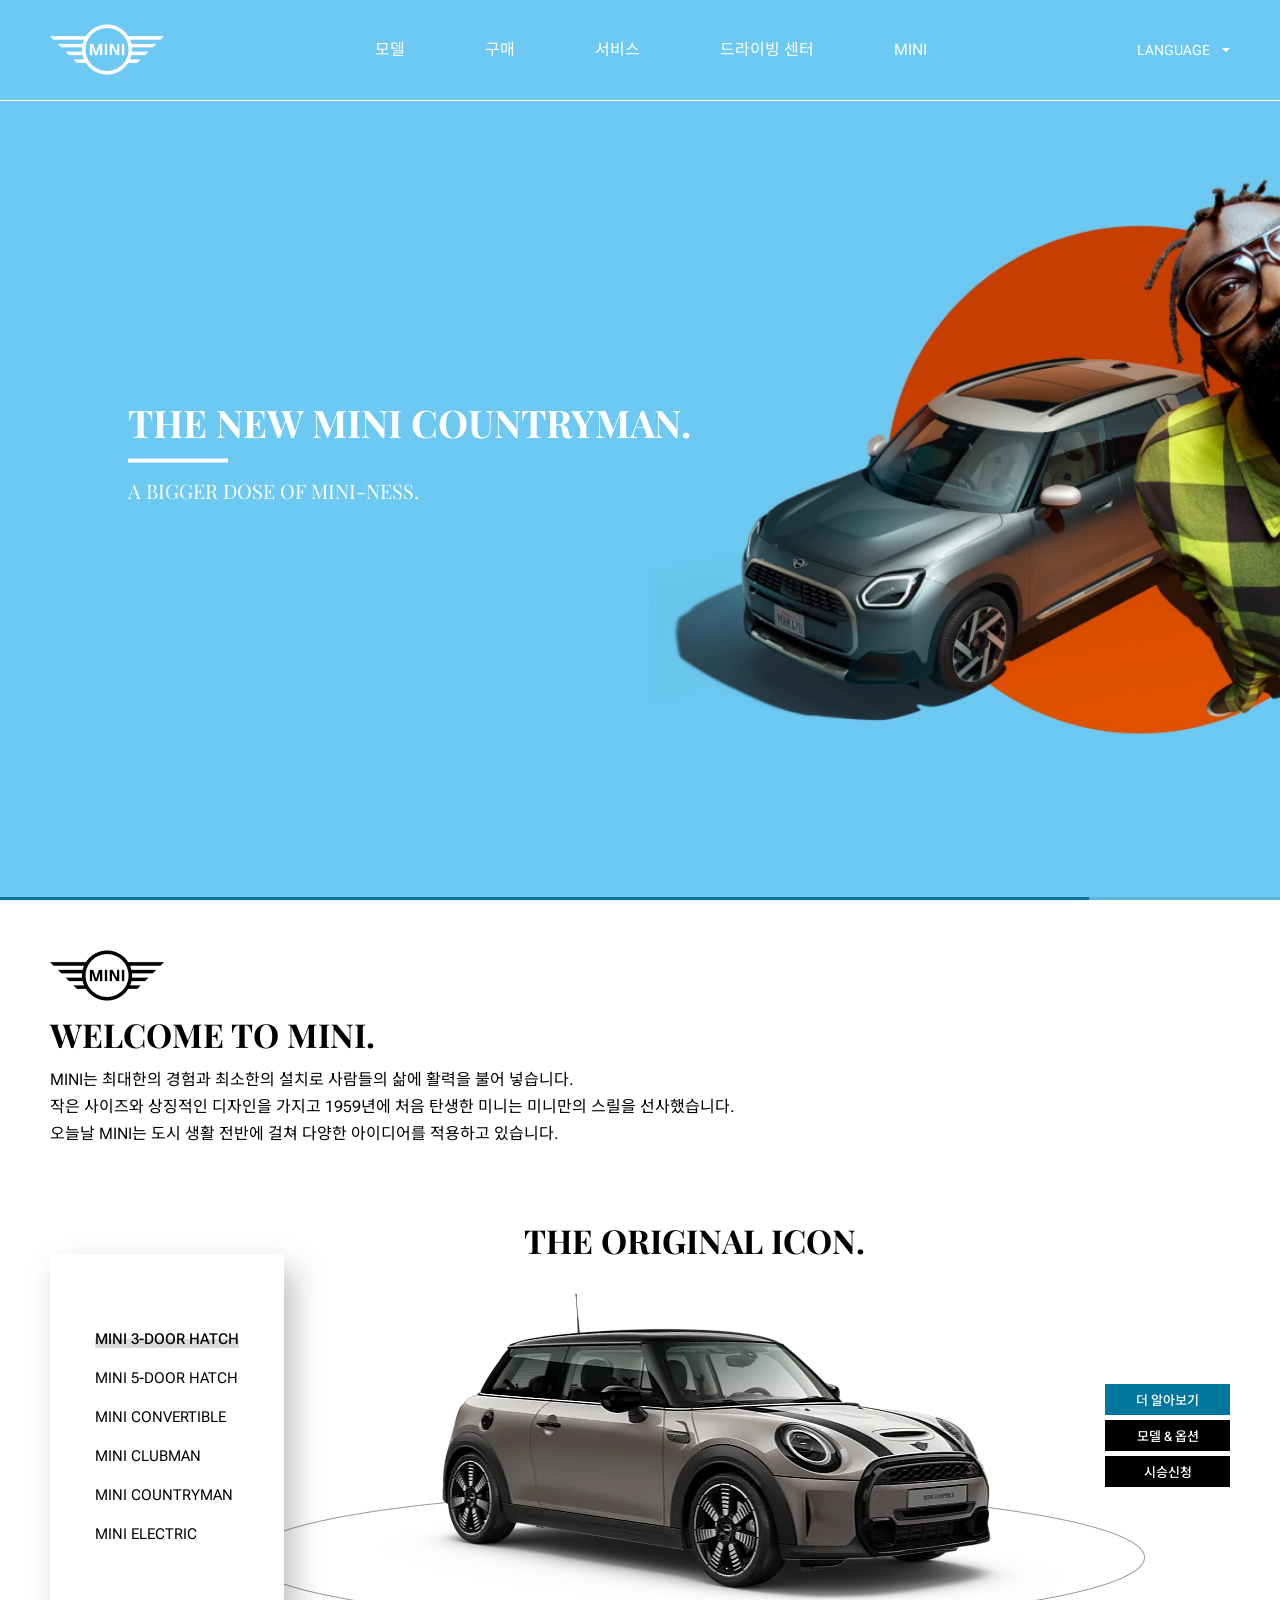
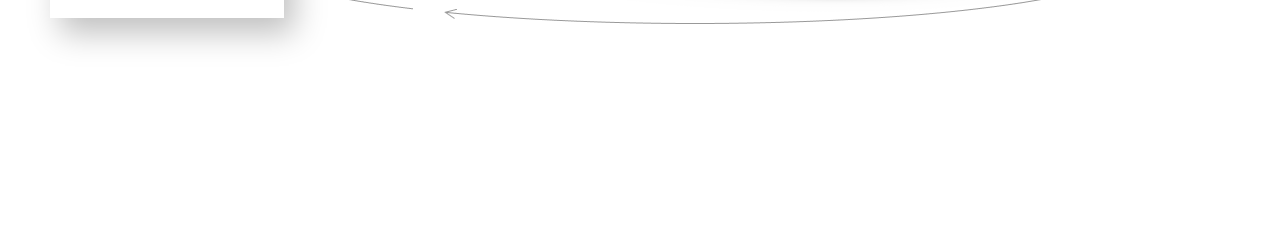
==== MINI.html @ 55b2a8bd "MINI/1" ====
<!DOCTYPE html>
<html lang="ko">
<head>
<meta charset="UTF-8">
<meta name="viewport" content="width=device-width, initial-scale=1.0">
<title>MINI</title>
<link rel="shortcut icon" href="images/etc/mini_ico.ico">
<link rel="preconnect" href="https://fonts.googleapis.com">
<link rel="preconnect" href="https://fonts.gstatic.com" crossorigin>
<link href="https://fonts.googleapis.com/css2?family=Noto+Sans+KR:wght@400;500;700&family=Playfair+Display:wght@400;500;600&family=Roboto+Flex:wght@400;500;700&display=swap" rel="stylesheet">
<link rel="stylesheet" href="https://cdn.jsdelivr.net/npm/swiper@11/swiper-bundle.min.css" />
<link rel="stylesheet" href="css/MINI.css">
<script src="https://cdn.jsdelivr.net/npm/swiper@11/swiper-bundle.min.js"></script>
<script src="https://code.jquery.com/jquery-1.12.4.min.js"></script>
<script src="JS/MINI.js"></script>
</head>
<body>
<div class="container">
        <div id="main">
            <div class="top" >
                <div class="top_inner">
                    <h1><a href="">로고</a></h1>
            <nav id="gnb">
                <ul>
                    <li><a href="">모델</a>
                        <div class="car_menu">
                            <div class="menu_inner">
                                <ul class="twoDepth">
                                    <li><a href=""><span>뉴 MINI 패밀리</span></a>
                                        <ul class="threeDepth">
                                            <li><a href="">New All-electric MINI Cooper</a></li>
                                            <li><a href="">New All-electric MINI Countryman</a></li>
                                            <li><a href="">New MINI Countryman</a></li>
                                        </ul>
                                    </li>
                                    <li><a href=""><span>전기차</span></a>
                                        <ul class="threeDepth">
                                            <li><a href="">MINI Electric</a></li>
                                        </ul>
                                    </li>
                                    <li><a href=""><span>내연기관차</span></a>
                                        <ul class="threeDepth">
                                            <li><a href="">MINI 3-Door Hatch</a></li>
                                            <li><a href="">MINI 5-Door Hatch</a></li>
                                            <li><a href="">MINI Convertible</a></li>
                                            <li><a href="">MINI Clubman</a></li>
                                            <li><a href="">MINI Countryman</a></li>
                                            <li><a href="">JOHN COOPER WORKS</a></li>
                                        </ul>
                                    </li>
                                </ul>
                                <div class="model_image">
                                    <img src="images/etc/gnb_new_1.png" alt=""></div>
                            </div>
                        </div>
                    </li>
                    <li><a href="">구매</a>
                        <div class="menu">
                            <div class="menu_inner">
                                <ul class="twoDepth">
                                    <li><a href="">Welcome to MINI</a>
                                        <ul class="threeDepth">
                                            <li><a href="">MINI 전시장</a></li>
                                            <li><a href="">MINI SHOP ONLINE </a></li>
                                            <li><a href="">시승 신청</a></li>
                                            <li><a href="">드라이빙 센터</a></li>
                                        </ul>
                                    </li>
                                    <li><a href="">MINI 프로모션</a>
                                        <ul class="threeDepth">
                                            <li><a href="">이 달의 프로모션</a></li>
                                        </ul>
                                    </li>
                                    <li><a href="">MINI 금융 & 보험</a>
                                        <ul class="threeDepth">
                                            <li><a href="">금융 프로그램</a></li>
                                            <li><a href="">보험 서비스</a></li>
                                        </ul>
                                    </li>
                                    <li><a href="">MINI USED CAR NEXT</a>
                                        <ul class="threeDepth">
                                            <li><a href="">공식 인증 중고차</a></li>
                                            <li><a href="">내 차 판매 문의</a></li>
                                            <li><a href="">희망 차량 등록 알림</a></li>
                                            <li><a href="">트레이드 인 & 재구매 프로그램</a></li>
                                        </ul>
                                    </li>
                                    <li><a href="">MINI 스페셜 세일즈</a>
                                        <ul class="threeDepth">
                                            <li><a href="">CORPORATE SALES</a></li>
                                            <li><a href="">DIPLOMAT SALES</a></li>
                                            <li><a href="">MILITARY SALES</a></li>
                                        </ul>
                                    </li>
                                </ul>
                            </div>
                        </div>
                    </li>
                    <li><a href="">서비스</a>
                        <div class="menu">
                            <div class="menu_inner">
                                <ul class="twoDepth">
                                    <li><a href="">MINI 서비스</a>
                                        <ul class="threeDepth">
                                            <li><a href="">보증서 / MSI 조회</a></li>
                                            <li><a href="">모빌리티 서비스</a></li>
                                            <li><a href="">MINI 서비스 캠페인</a></li>
                                            <li><a href="">고장 및 사고 관리</a></li>
                                        </ul>
                                    </li>
                                    <li><a href="">MINI 오리지널 부품 & 액세서리</a>
                                        <ul class="threeDepth">
                                            <li><a href="">오리지널 부품 정보</a></li>
                                            <li><a href="">부품 정보 조회</a></li>
                                            <li><a href="">오리지널 액세서리</a></li>
                                            <li><a href="">휠 & 타이어</a></li>
                                            <li><a href="">라이프 스타일</a></li>
                                        </ul>
                                    </li>
                                    <li><a href="">MINI 커넥티드</a>
                                        <ul class="threeDepth">
                                            <li><a href="">커넥티드 소개</a></li>
                                            <li><a href="">앱</a></li>
                                            <li><a href="">텔레서비스</a></li>
                                            <li><a href="">맵 업데이트</a></li>
                                            <li><a href="">디지털 서비스 샵</a></li>
                                        </ul>
                                    </li>
                                    <li><a href="">MINI 서비스 센터</a>
                                        <ul class="threeDepth">
                                            <li><a href="">MINI 서비스 센터 바로가기</a></li>
                                        </ul>
                                    </li>
                                </ul>
                            </div>
                        </div>
                    </li>
                    <li><a href="">드라이빙 센터</a></li>
                    <li><a href="">MINI</a>
                        <div class="menu">
                            <div class="menu_inner">
                                <ul class="twoDepth">
                                    <li><a href="">MINI 소식 & 이벤트</a>
                                        <ul class="threeDepth">
                                            <li><a href="">MINI 뉴스레터</a></li>
                                            <li><a href="">2024 MINI 모바일 캘린더</a></li>
                                            <li><a href="">2023/2024 MINI JCW CHALLENGE</a></li>
                                        </ul>
                                    </li>
                                    <li><a href="">혁신 & 디자인</a>
                                        <ul class="threeDepth">
                                            <li><a href="">MINI CONCEPT ACEMAN</a></li>
                                        </ul>
                                    </li>
                                    <li><a href="">컨택 포인트</a>
                                        <ul class="threeDepth">
                                            <li><a href="">MINI 커뮤니케이션 센터</a></li>
                                        </ul>
                                    </li>
                                </ul>
                            </div>
                        </div>
                    </li>
                </ul>
            </nav>
            <nav id="mobile">
                <ul>
                    <li><a href="">모델</a>
                        <ul class="twoDepth">
                            <li><a href="">뉴 MINI 패밀리</a>
                                <ul class="threeDepth">
                                    <li><a href="">New All-electric MINI Cooper</a></li>
                                    <li><a href="">New All-electric MINI Countryman</a></li>
                                    <li><a href="">New MINI Countryman</a></li>
                                </ul>
                            </li>
                            <li><a href="">전기차</a>
                                <ul class="threeDepth">
                                    <li><a href="">MINI Electric</a></li>
                                </ul>
                            </li>
                            <li><a href="">내연기관차</a>
                                <ul class="threeDepth">
                                    <li><a href="">MINI 3-Door Hatch</a></li>
                                    <li><a href="">MINI 5-Door Hatch</a></li>
                                    <li><a href="">MINI Convertible</a></li>
                                    <li><a href="">MINI Clubman</a></li>
                                    <li><a href="">MINI Countryman</a></li>
                                    <li><a href="">JOHN COOPER WORKS</a></li>
                                </ul>
                            </li>
                        </ul>
                    </li>
                    <li><a href="">구매</a>
                        <ul class="twoDepth">
                            <li><a href="">Welcome to MINI</a>
                                <ul class="threeDepth">
                                    <li><a href="">MINI 전시장</a></li>
                                    <li><a href="">MINI SHOP ONLINE </a></li>
                                    <li><a href="">시승 신청</a></li>
                                    <li><a href="">드라이빙 센터</a></li>
                                </ul>
                            </li>
                            <li><a href="">MINI 프로모션</a>
                                <ul class="threeDepth">
                                    <li><a href="">이 달의 프로모션</a></li>
                                </ul>
                            </li>
                            <li><a href="">MINI 금융 & 보험</a>
                                <ul class="threeDepth">
                                    <li><a href="">금융 프로그램</a></li>
                                    <li><a href="">보험 서비스</a></li>
                                </ul>
                            </li>
                            <li><a href="">MINI USED CAR NEXT</a>
                                <ul class="threeDepth">
                                    <li><a href="">공식 인증 중고차</a></li>
                                    <li><a href="">내 차 판매 문의</a></li>
                                    <li><a href="">희망 차량 등록 알림</a></li>
                                    <li><a href="">트레이드 인 & 재구매 프로그램</a></li>
                                </ul>
                            </li>
                            <li><a href="">MINI 스페셜 세일즈</a>
                                <ul class="threeDepth">
                                    <li><a href="">CORPORATE SALES</a></li>
                                    <li><a href="">DIPLOMAT SALES</a></li>
                                    <li><a href="">MILITARY SALES</a></li>
                                </ul>
                            </li>
                        </ul>
                    </li>
                    <li><a href="">서비스</a>
                        <ul class="twoDepth">
                            <li><a href="">MINI 서비스</a>
                                <ul class="threeDepth">
                                    <li><a href="">보증서 / MSI 조회</a></li>
                                    <li><a href="">모빌리티 서비스</a></li>
                                    <li><a href="">MINI 서비스 캠페인</a></li>
                                    <li><a href="">고장 및 사고 관리</a></li>
                                </ul>
                            </li>
                            <li><a href="">MINI 오리지널 부품 & 액세서리</a>
                                <ul class="threeDepth">
                                    <li><a href="">오리지널 부품 정보</a></li>
                                    <li><a href="">부품 정보 조회</a></li>
                                    <li><a href="">오리지널 액세서리</a></li>
                                    <li><a href="">휠 & 타이어</a></li>
                                    <li><a href="">라이프 스타일</a></li>
                                </ul>
                            </li>
                            <li><a href="">MINI 커넥티드</a>
                                <ul class="threeDepth">
                                    <li><a href="">커넥티드 소개</a></li>
                                    <li><a href="">앱</a></li>
                                    <li><a href="">텔레서비스</a></li>
                                    <li><a href="">맵 업데이트</a></li>
                                    <li><a href="">디지털 서비스 샵</a></li>
                                </ul>
                            </li>
                            <li><a href="">MINI 서비스 센터</a>
                                <ul class="threeDepth">
                                    <li><a href="">MINI 서비스 센터 바로가기</a></li>
                                </ul>
                            </li>
                        </ul>
                    </li>
                    <li><a href="">드라이빙 센터</a></li>
                    <li><a href="">MINI</a>
                        <ul class="twoDepth">
                            <li><a href="">MINI 소식 & 이벤트</a>
                                <ul class="threeDepth">
                                    <li><a href="">MINI 뉴스레터</a></li>
                                    <li><a href="">2024 MINI 모바일 캘린더</a></li>
                                    <li><a href="">2023/2024 MINI JCW CHALLENGE</a></li>
                                </ul>
                            </li>
                            <li><a href="">혁신 & 디자인</a>
                                <ul class="threeDepth">
                                    <li><a href="">MINI CONCEPT ACEMAN</a></li>
                                </ul>
                            </li>
                            <li><a href="">컨택 포인트</a>
                                <ul class="threeDepth">
                                    <li><a href="">MINI 커뮤니케이션 센터</a></li>
                                </ul>
                            </li>
                        </ul>
                    </li>
                </ul>
            </nav>
            <div class="lang">
                <a href="">LANGUAGE</a>
                <ul>
                    <li><a href="">KOR</a></li>
                    <li><a href="">ENG</a></li>
                    <li><a href="">JPN</a></li>
                </ul>
            </div>
            <a href="" id="tab">tab</a>
                </div>
            </div>
        <div id="main_slider">
            <div class="main_swiper mainSwiper">
                <div class="swiper-wrapper">
                    <div class="swiper-slide">
                        <div class="desktop">
                            <img class="over" src="images/etc/slider1_hover.png" alt="">
                            <img class="default" src="images/etc/slider1.png" alt="slider1">                        
                        </div>
                        <div class="mobile">
                            <img class="over" src="images/etc/slider1_m_hover.png" alt="">
                            <img class="default" src="images/etc/slider1_m.png" alt="slider1"> 
                        </div>
                        <div class="desc">
                            <h4>THE NEW MINI COUNTRYMAN.</h4>
                            <span></span>
                            <p class="subtitle">A BIGGER DOSE OF MINI-NESS.</p>
                        </div>
                    </div>
                    <div class="swiper-slide">
                        <div class="desktop">
                            <img class="over" src="images/etc/slider2_hover.png" alt="slider2">
                            <img class="default" src="images/etc/slider2.png" alt="">        
                        </div>
                        <div class="mobile">
                            <img class="over" src="images/etc/slider2_m_hover.png" alt="">
                            <img class="default" src="images/etc/slider2_m.png" alt="slider1"> 
                        </div>
                        <div class="desc">
                            <h4>THE NEW ALL-ELECTRIC MINI<br>COUNTRYMAN.</h4>
                            <span></span>
                            <p class="subtitle">LOOK WHO’S GONE ELECTRIC.</p>
                        </div>
                    </div>
                    <div class="swiper-slide">
                        <div class="desktop">
                            <img class="over" src="images/etc/slider3_hover.png" alt="slider3">
                            <img class="default" src="images/etc/slider3.png" alt="">
                        </div>
                        <div class="mobile">
                            <img class="over" src="images/etc/slider3_m_hover.png" alt="">
                            <img class="default" src="images/etc/slider3_m.png" alt="slider1"> 
                        </div>
                        <div class="desc">
                            <h4>THE NEW ALL-ELECTRIC MINI<br>COOPER.</h4>
                            <span></span>
                            <p class="subtitle">100% CONCENTRATED COOPER.</p>
                        </div>
                    </div>
                </div>
                <div class="autoplay-progress">
                    <svg viewBox="0 0 100 10">
                        <line x1="0" y1="0" x2="100" y2="0">
                    </svg>
                <span></span>
                </div>
            </div>
        </div>
    </div>
    <div id="sub">
        <div class="heading">
            <h3><img src="images/etc/sub_logo.png" alt="MINI"></h3>
            <h4>WELCOME TO MINI.</h4>
            <div class="desc">
                <span>MINI는 최대한의 경험과 최소한의 설치로 사람들의 삶에 활력을 불어 넣습니다.</span>
                <span>작은 사이즈와 상징적인 디자인을 가지고 1959년에 처음 탄생한 미니는 미니만의 스릴을 선사했습니다. </span>
                <span>오늘날 MINI는 도시 생활 전반에 걸쳐 다양한 아이디어를 적용하고 있습니다.</span>        
            </div>

        </div>
        <div id="car_configurator">
            <nav class="car">
                <ul>
                    <li class="on three_door" ><a href=""><span class="three_door">MINI 3-DOOR HATCH</span> </a></li>
                    <li class="five_door"><a href=""><span class="five_door">MINI 5-DOOR HATCH</span> </a></li>
                    <li class="conver"><a href=""><span class="conver">MINI CONVERTIBLE</span> </a></li>
                    <li class="club"><a href=""><span class="club">MINI CLUBMAN</span> </a></li>
                    <li class="country"><a href=""> <span class="country">MINI COUNTRYMAN</span> </a></li>
                    <li class="elec"><a href=""> <span class="elec">MINI ELECTRIC</span> </a></li>
                </ul>
            </nav>
            <div class="car_detail">
                <ul>
                    <li class="active">
                        <h4>THE ORIGINAL ICON.</h4>
                        <img src="images/3_door/car_0.png" alt="" draggable="false">
                        <div class="information">
                            <p class="seater">4인승</p>
                            <p class="luggage">211 – 731 L 트렁크 공간</p>
                            <p class="power">최고 출력: 100 KW (136 PS) – 141KW (192 PS)</p>
                        </div>
                    </li>
                    <li>
                        <h4>THE ORIGINAL ICON, BUT MORE DOORS.</h4>
                        <img src="images/5-door/car_0.png" alt="" draggable="false">
                        <div class="information">
                            <p class="seater">4인승</p>
                            <p class="luggage">211 – 731 L 트렁크 공간</p>
                            <p class="power">최고 출력: 100 KW (136 PS) – 141KW (192 PS)</p>
                        </div>
                    </li>
                    <li>
                        <h4>PURE UNFILTERED EXCITEMENT.</h4>
                        <img src="images/convertible/car_0.png" alt="" draggable="false">
                        <div class="information">
                            <p class="seater">4인승</p>
                            <p class="luggage">160 – 215 L 트렁크 공간</p>
                            <p class="power">최고 출력: 100 KW (136 PS) – 141 KW (192 PS)</p>
                        </div>
                        
                    </li>
                    <li>
                        <h4><p>THE MOST REFINED, </p>SOPHISTICATED MINI EVER MADE.</h4>
                        <img src="images/clubman/car_0.png" alt="" draggable="false">
                        <div class="information">
                            <p class="seater">5인승</p>
                            <p class="luggage">360 – 1250 L 트렁크 공간</p>
                            <p class="power">최고 출력: 100 KW (136 PS) – 141KW (192 PS)</p>
                        </div>
                    </li>
                    <li>
                        <h4>GET READY TO START EXPLORING.</h4>
                        <img src="images/countryman/car_0.png" alt="" draggable="false">
                        <div class="information">
                            <p class="seater">5인승</p>
                            <p class="luggage">450 – 1390 L 트렁크 공간</p>
                            <p class="power">최고 출력: 100 KW (136 PS) – 141KW (192 PS)</p>
                        </div>
                        
                    </li>
                    <li>
                        <h4>THE FIRST ALL-ELECTRIC MINI.</h4>
                        <img class="elec" src="images/electric/car_0.png" alt="" draggable="false">
                        <div class="information">
                            <p class="seater">4인승</p>
                            <p class="luggage">211 – 731 L 트렁크 공간</p>
                            <p class="power">최고 출력: 135 kW (184 PS)</p>
                            <p class="acceration">0-100 km/h: 7.3초</p>    
                        </div>
                    </li>
                </ul>
            </div>
            <div class="button">
                <ul>
                    <li><a href="" class="more">더 알아보기</a></li>
                    <li><a href="" class="select">모델 & 옵션</a></li>
                    <li><a href="" class="test">시승신청</a></li>
                </ul>
            </div>
        </div>
    </div>
</div>



</body>
</html>
---- css/MINI.css ----
@charset "utf-8";
body, h1, h2, h3, h4, h5, h6, p, ul, ol, table, dl, dd {
	margin: 0;
	padding: 0;
}
h1 {
	font-size: 16px;
}
a {
	text-decoration: none;
	color: #000;
}
ul, ol, li {
	list-style: none;
}
img {
	max-width: 100%;
	vertical-align: top;
	border: none;
}
body {
    font-family: "Roboto Flex", "Playfair Display", "Noto Sans KR", sans-serif ;
}
body.fixed {
	overflow-y: hidden;
}
#main {
	height: 100vh;
	position: relative;
	overflow-x: hidden;
	font-size: 1em;
}
#main .top {
	position: absolute;
	left: 0;
	top: 0;
	width: 100%;
	border-bottom: 1px solid #fff;
	z-index: 1000;
	position: relative;
	transition: 0.2s;
}
#main .top.active {
	background-color: #fff;
}
#main .top .top_inner {
	max-width: 1180px;
	height: 100px;
	margin: 0 auto;
	display: flex;
	justify-content: space-between;
	align-items: center;
}
#main .top .top_inner h1 a {
	display: block;
	width: 115px;
	height: 52px;
	text-indent: -999px;
	overflow: hidden;
	background: url(../images/etc/main_logo.png);
}
#main .top.active .top_inner h1 a {
	background: url(../images/etc/sub_logo.png);
}
#gnb > ul {
	display: flex;
	justify-content: space-between;
	white-space: nowrap;
}
#gnb > ul > li > a {
	display: block;
	padding: 0 40px;
	line-height: 100px;
	color: #fff;
	position: relative;
} 
#gnb > ul > li.on > a::after,
#gnb > ul > li:hover > a::after {
	position: absolute;
	content: "";
	left: 0;
	bottom: 0;
	height: 3px;
	width: 100%;
	background-color: #00779C;
}
#main .top.active #gnb > ul > li > a {
	font-weight: 500;
	color: #000;
}
#main .top.active #gnb > ul > li.on > a,
#main .top.active #gnb > ul > li:hover > a {
	color: #00779C;
}
#gnb .car_menu,
#gnb .menu {
	display: none;
	position: absolute;
	left: 0;
	top: 100px;
	width: 100%;
	padding: 50px 0;
	margin: 0 auto;
	background-color: #fff;
	border-top: 1px solid #e1e1e1;
}
#gnb .menu {
	height: 400px;
}
/* #gnb .menu */
#gnb .car_menu .menu_inner {
	display: flex;
	justify-content: space-between;
	align-items: flex-start;
	max-width: 1180px;
	margin: 0 auto;
}
#gnb .car_menu .menu_inner .model_image img {
	width: 100%;
	height: 100%;
	object-fit: cover;
}
#gnb > ul > li > .car_menu .menu_inner ul.twoDepth {
	display: flex;
	flex-direction: column;
	justify-content: space-between;
	gap: 10px;
}
#gnb .car_menu > .menu_inner ul.twoDepth {
	display: flex;
	justify-content: space-between;
	gap: 50px;

}
#gnb .car_menu > .menu_inner ul.twoDepth > li span {
	display: inline-block;
	line-height: 50px;
	font-weight: 500;
}
#gnb .car_menu > .menu_inner ul.threeDepth li {
	border-bottom: 1px solid #f1f1f1;
	transition: 0.2s;
}
#gnb .car_menu > .menu_inner ul.threeDepth li:hover,
#gnb .car_menu > .menu_inner ul.threeDepth li.on {
	border-bottom: 1px solid #00779C;
	position: relative;
} 
#gnb .car_menu > .menu_inner ul.threeDepth li:hover::after,
#gnb .car_menu > .menu_inner ul.threeDepth li.on::after {
	position: absolute;
	content: "";
	top: 50%;
	transform: translateY(-50%);
	right: -10px;
	width: 6px;
	height: 10px;
	background: url(../images/etc/arrow.png);
}
#gnb .car_menu > .menu_inner ul.threeDepth li a {
	display: inline-block;
	line-height: 50px;
}
#gnb .car_menu > .menu_inner ul.threeDepth li.on a,
#gnb .car_menu > .menu_inner ul.threeDepth li:hover a {
	color: #00779C;
}
/**/
#gnb .menu .menu_inner > ul.twoDepth {
	display: flex;
	justify-content: space-between;
	width: 800px;
	margin: 0 auto;
	z-index: 1000;
}
#gnb .menu .menu_inner > ul.twoDepth > li {
	text-align: center;
}
#gnb .menu .menu_inner > ul.twoDepth > li > a {
	display: inline-block;
	line-height: 50px;
	font-weight: 500;
}
#gnb .menu .menu_inner > ul.twoDepth > li.on > a, 
#gnb .menu .menu_inner > ul.twoDepth > li:hover > a {
	color: #00779C;
}
#gnb .menu .menu_inner > ul.twoDepth ul.threeDepth li a {
	display: inline-block;
	line-height: 50px;
	color: #444;
}
#gnb .menu .menu_inner > ul.twoDepth ul.threeDepth li a:focus,
#gnb .menu .menu_inner > ul.twoDepth ul.threeDepth li a:hover {
	text-decoration: underline;
}
#mobile {
	display: none;
}
/*나중에 하기*/

#main .top .top_inner .lang {
	position: relative;	
}
#main .top .top_inner .lang > a {
	display: block;
	color: #fff;
	font-size: 0.875em;
	padding-right: 20px;
}
#main .top .top_inner .lang ul {
	display: none;
	position: absolute;
	left: 50%;
	transform: translateX(-50%);
	top: 20px;
	z-index: 1001;
}
#main .top .top_inner .lang ul li > a {
	display: block;
	padding: 10px 30px;
	background-color: #f5f5f5;
	color: #000;
	/* border-bottom: 1px solid #999; */
	font-size: 0.875em;
}
#main .top.active .top_inner .lang > a {
	color: #000;
}
#main .top .top_inner .lang > a::after {
	position: absolute;
	content: "";
	right: 0;
	top: 40%;
	height: 2px;
	border: 4px solid transparent;
	transform: rotate(0);
	border-top-color: #fff;
	border-style: solid;
	transition: 0.2s;
}
#main .top .top_inner .lang.active > a::after {
	top: 0;
	transform: rotate(180deg);
}
#main .top.active .top_inner .lang > a::after {
	border-top-color: #000;
}
#main .top .top_inner a#tab {
	display: none;
}
#main_slider {
	width: 100%;
	height: 100%;
	position: absolute;
	left: 0;
	top: 0;
}
#main_slider .main_swiper {
	position: relative;
	width: 100%;
	height: 100%;
	overflow: hidden;
}
#main_slider .swiper-slide .desc {
	position: absolute;
	left: 10%;
	top: 50%;
	transform: translateY(-50%);
	color: #fff;
}
#main_slider .swiper-slide .desc h4 {
	font-size: 2.375em;
	font-family: "Playfair Display";
}
#main_slider .swiper-slide .desc span {
	display: inline-block;
	padding: 2px 50px;
	background-color: #fff;
}
#main_slider .swiper-slide .desc p.subtitle {
	font-size: 1.25em;
	padding-top: 10px;
	font-family: "Playfair Display";
}
#main_slider .swiper-slide .desktop img {
	width: 100%;
	height: 100%;
	object-fit: cover;
	position: relative;
}
#main_slider .swiper-slide .desktop img.default,
#main_slider .swiper-slide .desktop img.over {
	position: absolute;
	left: 0;
	top: 0;
}
#main_slider .swiper-slide .desktop img.default {
	opacity: 1;
}
#main_slider .swiper-slide .desktop img.over {
	opacity: 0;
}
#main_slider:hover .swiper-slide .desktop img.default {
	opacity: 0;
}
#main_slider:hover .swiper-slide .desktop img.over {
	opacity: 1;
}
#main_slider .swiper-slide .mobile {
	display: none;
}
#main_slider .swiper-slide .mobile img {
	width: 100%;
	height: 100%;
	object-fit: cover;
	position: relative;
}
#main_slider .swiper-slide .mobile img.default,
#main_slider .swiper-slide .mobile img.over {
	position: absolute;
	left: 0;
	top: 0;
}
#main_slider .swiper-slide .mobile img.default {
	opacity: 1;
}
#main_slider .swiper-slide .mobile img.over {
	opacity: 0;
}
#main_slider:hover .swiper-slide .mobile img.default {
	opacity: 0;
}
#main_slider:hover .swiper-slide .mobile img.over {
	opacity: 1;
}
#main_slider .autoplay-progress {
	position: absolute;
	left: 0;
	bottom: 0;
	z-index: 10;
	width: 100%;
	height: 3px;
	background-color: rgba(0, 0, 0, 0.1);
}
#main_slider .autoplay-progress svg {
	--progress: 0;
	position: absolute;
	left: 0;
	top: 0;
	z-index: 10;
	width: 100%;
	stroke-width: 4px;
	stroke: #00779C;
	fill: none;
	stroke-dashoffset: calc(100 * (1 - var(--progress)));
	stroke-dasharray: 100;
}
@media only screen and (max-width:1180px) {
	#main {
		font-size: 0.9375em;
	}
	#main .top .top_inner {
		padding: 0 20px;
	}
	#gnb > ul > li > a {
		padding: 0 30px;
	}
	#gnb .car_menu .menu_inner {
		padding: 0 20px;
		gap: 20px;
	}
}
@media only screen and (max-width:980px) {
	#main {
		font-size: 0.875em;
	}
	#gnb {
		display: none;
	}
	#mobile {
		display: none;
		position: fixed;
		right: 0;
		top: 100px;
		padding: 40px 20px;
		width: 90vw;
		height: 100vh;
		background-color: #fff;
		box-sizing: border-box;
		word-break: keep-all;
	}
	#mobile > ul {
		position: relative;
	}
	#mobile > ul > li {
		width: 40%;
		padding: 0 10px;
		border-bottom: 1px solid #eee;
		box-sizing: border-box;
	}
	#mobile > ul > li > a {
		line-height: 60px;
		font-weight: 500;
		padding: 10px 0;
		position: relative;
	}
	#mobile > ul > li.on > a::after,
	#mobile > ul > li:hover > a::after {
		position: absolute;
		bottom: 0;
		left: 0;
		content: "";
		width: 100%;
		height: 2px;
		background-color: #00779C;
	}
	#mobile > ul > li.on > a,
	#mobile > ul > li:hover > a {
		color: #00779C;
	}
	#mobile > ul > li ul.twoDepth {
		display: none;
		position: absolute;
		left: 40%;
		top: 0;
		width: 60%;
		height: 100%;
		padding-left: 20px;

		/* background-color: #9995; */
	}
	#mobile > ul > li ul.twoDepth > li {
		text-align: left;
		background-color: #fff;
		text-wrap: nowrap;
	}
	#mobile > ul > li ul.twoDepth > li > a {
		line-height: 40px;
		position: relative;
		padding-right: 30px;
	}
	#mobile > ul > li ul.twoDepth > li.on > a,
	#mobile > ul > li ul.twoDepth > li:hover > a {
		color: #00779C;
	}
	#mobile > ul > li ul.twoDepth > li.on > a::after,
	#mobile > ul > li ul.twoDepth > li:hover > a::after {
		position: absolute;
		content: "";
		right: 0;
		top: 50%;
		transform: translateY(-50%);
		width: 6px;
		height: 10px;
		background: url(../images/etc/arrow.png);
		transition: 0.2s;
	} 
	#mobile > ul > li ul.twoDepth > li.on > a::after{
		top: 20%;
		transform: rotate(90deg);
	}
	#mobile > ul > li ul.twoDepth > li ul.threeDepth {
		display: none;
		word-break: keep-all;

		margin-right: 10px;
	}
	#mobile > ul > li ul.twoDepth > li ul.threeDepth li {
		background-color: #f6f6f6;
		border-bottom: 1px solid #eaeaea;
		padding-left: 10px;
	}
	#mobile > ul > li ul.twoDepth > li ul.threeDepth li:last-child {
		border-bottom: none;
	}
	#mobile > ul > li ul.twoDepth > li ul.threeDepth li a {
		line-height: 40px;
		/* padding-left: 10px; */
		color: #444;
		font-size: 0.9375em;
	}
	#mobile > ul > li ul.twoDepth > li ul.threeDepth li:hover a {
		text-decoration: underline;
	}
	#main .top .top_inner .lang {
		display: none;
	}
	#main .top .top_inner a#tab.open {
		display: block;
		width: 30px;
		height: 18px;
		text-indent: -999px;
		overflow: hidden;
		background: url(../images/etc/tab_white.png);
	}
	#main .top.active .top_inner a#tab.open {
		background: url(../images/etc/tab.png);
	}
	#main .top .top_inner a#tab.close {
		display: block;
		width: 26px;
		height: 26px;
		text-indent: -999px;
		overflow: hidden;
		background: url(../images/etc/tab_close.png);
	}
	#main_slider .swiper-slide .desktop {
		display: none;
	}
	#main_slider .swiper-slide .mobile {
		display: block;
	}
}
@media only screen and (max-width:560px) {
	#main {
		font-size: 0.875em;
	}
	#main .top .top_inner h1 a {
		display: block;
		width: 80px;
		height: 35px;
		text-indent: -999px;
		overflow: hidden;
		background: url(../images/etc/main_logo_m.png);
	}
	#main .top.active .top_inner h1 a {
		background: url(../images/etc/sub_logo_m.png);
	}
	#main_slider .swiper-slide .desc h4 {
		font-size: 1.375em;
	}
	#main_slider .swiper-slide .desc p.subtitle {
		font-size: 1em;
	}
}

#sub {
	max-width: 1180px;
	/* height: 100vh; */
	margin: 0 auto;
	padding-bottom: 120px;
	font-size: 1em;
	word-break: keep-all;
}
#sub .heading {
	margin-top: 50px;
}
#sub h4 {
	font-family: "Playfair Display";
	font-size: 2.0625em;
	padding: 10px 0;
	display: flex;
}
#sub .desc {
	display: flex;
	flex-direction: column;
}
#sub .desc span {
	/* font-size: 0.875em; */
	line-height: 1.7;
	word-break: break-word;
}
#car_configurator {
	display: flex;
	justify-content: space-between;
	align-items: center;
	padding: 60px 0;
}
#car_configurator nav.car {
	display: block;
	padding: 4.375em 2.5em;
	background: #FFF;
	box-shadow: 10px 15px 30px 0px rgba(0, 0, 0, 0.25);
}
#car_configurator nav.car ul {
	white-space: nowrap;
	display: flex;
	flex-direction: column;
	gap: 10px;
}
#car_configurator nav.car ul li a {
	display: block;
	padding: 5px;
}
#car_configurator nav.car ul li a span {
	font-size: 0.9375em;
}
#car_configurator nav.car ul li:hover a {
	text-decoration: underline;
	color: #555;
}
#car_configurator nav.car ul li.on a span {
	background: linear-gradient(180deg,hsla(0,0%,100%,0) 50%, transparent 0);
}

#car_configurator nav.car ul li.on a span.three_door {
	font-weight: 500;
	background: linear-gradient(180deg,hsla(0,0%,100%,0) 50%,#d9d9d9 0);
}
#car_configurator nav.car ul li.on a span.five_door {
	font-weight: 500;
	background: linear-gradient(180deg,hsla(0,0%,100%,0) 50%,#5381AC 0);
}
#car_configurator nav.car ul li.on a span.conver {
	font-weight: 500;
	background: linear-gradient(180deg,hsla(0,0%,100%,0) 50%,#CED54B 0);
}
#car_configurator nav.car ul li.on a span.club {
	font-weight: 500;
	background: linear-gradient(180deg,hsla(0,0%,100%,0) 50%,#AA2D2A 0);
}
#car_configurator nav.car ul li.on a span.country {
	font-weight: 500;
	background: linear-gradient(180deg,hsla(0,0%,100%,0) 50%,#9CAF88 0);
}
#car_configurator nav.car ul li.on a span.elec {
	font-weight: 500;
	background: linear-gradient(180deg,hsla(0,0%,100%,0) 50%,#E1CA00 0);
}

#car_configurator .car_detail ul li {
	display: none;
	position: relative;
}
#car_configurator .car_detail ul li img {
	width: 100%;
	height: 100%;
	object-fit: cover;
}
#car_configurator .car_detail ul li.active {
	display: block;
}
#car_configurator .car_detail ul li h4 {
	position: absolute;
	left: 50%;
	transform: translateX(-50%);
	top: 0;
	text-align: center;
	display: inline-block;
	white-space: nowrap;
}
#car_configurator .car_detail ul li::after {
	position: absolute;
	content: "";
	left: 50%;
	bottom: 40px;
	transform: translateX(-50%);
	width: 900px;
	height: 133px;
	background: url(../images/etc/car_image_bg.png) no-repeat;
	background-size: cover;
	z-index: -1;
}
#car_configurator .car_detail ul li img.elec {
	background: url(../images/etc/electric_badge.png) no-repeat;
	background-position: 80% 30%;
}

#car_configurator .car_detail ul li .title {
	text-align: center;
}
#car_configurator .car_detail ul li.active {
	display: block;
}
#car_configurator .car_detail ul li .information  {
	display: none;
	position: absolute;
	left: 0;
	bottom: 0;
}
#car_configurator .car_detail ul li .information p {
	position: relative;
	line-height: 30px;
	white-space: nowrap;
	font-size: 0.9375em;
}
#car_configurator .car_detail ul li .information p.seater::before {
	position: absolute;
	left: -30px;
	top: 50%;
	transform: translateY(-50%);
	content: "";
	width: 17px;
	height: 20px;
	background: url(../images/etc/icon_seater.png) no-repeat;
}
#car_configurator .car_detail ul li .information p.luggage::before {
	position: absolute;
	left: -30px;
	top: 50%;
	transform: translateY(-50%);
	content: "";
	width: 20px;
	height: 18px;
	background: url(../images/etc/icon_luggage.png) no-repeat;
}
#car_configurator .car_detail ul li .information p.power::before {
	position: absolute;
	left: -30px;
	top: 50%;
	transform: translateY(-50%);
	content: "";
	width: 21px;
	height: 20px;
	background: url(../images/etc/icon_power.png) no-repeat;
}
#car_configurator .car_detail ul li .information p.acceration::before {
	position: absolute;
	left: -30px;
	top: 50%;
	transform: translateY(-50%);
	content: "";
	width: 21px;
	height: 22px;
	background: url(../images/etc/icon_acceleration.png) no-repeat;
}
#car_configurator .button {
	white-space: nowrap;
}
#car_configurator .button ul {
	display: flex;
	flex-direction: column;
	gap: 5px;
}
#car_configurator .button ul li a {
	display: block;
	padding: 5px 30px;
	background-color: #000;
	color: #fff;
	font-size: 0.8125em;
	font-weight: 500;
	text-align: center;
	border: 1px solid transparent;
	transition: 0.3s;
	box-sizing: border-box;
}
#car_configurator .button ul li:hover a {
	background-color: transparent;
	border: 1px solid #000;
	color: #000;
}
#car_configurator .button ul li a.more {
	background-color: #00779C;
}
#car_configurator .button ul li:hover a.more {
	background-color: transparent;
	border: 1px solid #00779C;
	color: #00779C;
}
@media only screen and (max-width:1180px) {
	#sub {
		/* overflow-x: hidden; */
		font-size: 0.9375em;
		padding: 0 20px;
	}
	#sub h4 {
		font-size: 1.875em;
	}
	#car_configurator {
		display: block;
	}
	#car_configurator .car_detail ul li::after {
		left: auto;
		bottom: auto;
		right: 0;
		top: 20px;
		width: 5em;
		height: 5em;
		background: url(../images/etc/icon_360deg.png);
		background-size: cover;
		border-radius: 45px;
		box-shadow: 2px 2px 10px #444;
		z-index: 1;
	}
	#car_configurator nav.car {
		box-shadow: none;
		padding: 0;
	}
	#car_configurator nav.car ul {
		white-space: nowrap;
		display: flex;
		flex-direction: row;
		justify-content: center;
		gap: 0;
	}
	#car_configurator nav.car ul li {
		text-align: center;
		border-left: 1px solid #9995;
	}
	#car_configurator nav.car ul li:first-child {
		border-left: none;
	}
	#car_configurator nav.car ul li.on a {
		position: relative;
	}
	#car_configurator nav.car ul li.on a::after {
		position: absolute;
		content: "";
		left: 0;
		bottom: 0;
		height: 3px;
		width: 100%;
		background-color: transparent;
	}	
	#car_configurator nav.car ul li.on.three_door a::after {
		background-color: #d9d9d9;
	}
	#car_configurator nav.car ul li.on.five_door a::after {
		background-color: #5381AC;
	}
	#car_configurator nav.car ul li.on.conver a::after {
		background-color: #CED54B;
	}
	#car_configurator nav.car ul li.on.club a::after {
		background-color: #AA2D2A;
	}
	#car_configurator nav.car ul li.on.country a::after {
		background-color: #9CAF88;
	}
	#car_configurator nav.car ul li.on.elec a::after {
		background-color: #E1CA00;
	}
	#car_configurator nav.car ul li.on a span.three_door,
	#car_configurator nav.car ul li.on a span.five_door,
	#car_configurator nav.car ul li.on a span.conver,
	#car_configurator nav.car ul li.on a span.club,
	#car_configurator nav.car ul li.on a span.country,
	#car_configurator nav.car ul li.on a span.elec {
		background: none;
	}
	#car_configurator nav.car ul li a {
		padding: 20px;
	}
	#car_configurator .car_detail ul li h4 {
		top: auto;
		bottom: -30px;
		font-size: 1.875em;
	}
	#car_configurator .button {
		margin-top: 50px;
	}
	#car_configurator .button ul {
		width: 60%;
		margin: 0 auto;
	}

}
@media only screen and (max-width:980px) {
	#car_configurator nav.car ul {
		white-space: nowrap;
		display: flex;
		flex-wrap: wrap;
		flex-direction: row;
		justify-content: center;
		gap: 10px;
	}
	#car_configurator nav.car ul li {
		border-left: none;
		/* border-bottom: 1px solid #9995; */
		width: calc((100% - 20px)/ 3);
		background-color: #eaeaea;
		border-radius: 10px;
	}
	#car_configurator nav.car ul li a {
		display: inline-block;
		padding: 10px;
	}
	#car_configurator .car_detail ul li h4 {
		font-size: 1.3em;
	}
}

@media only screen and (max-width:560px) {
	#sub {
		font-size: 0.875em;
	}
	#car_configurator nav.car ul li {
		width: calc((100% - 40px) / 2);
	}
	#car_configurator .car_detail ul li::after {
		left: auto;
		bottom: auto;
		right: 0;
		top: 20px;
		width: 4.375em;
		height: 4.375em;
		background: url(../images/etc/icon_360deg_m.png);
		background-size: cover;
		border-radius: 45px;
		box-shadow: 2px 2px 10px #444;
		z-index: 1;
	}
	#car_configurator .car_detail ul li h4 {
		display: none;
	}
	#car_configurator .button {
		margin-top: 20px;
	}
	#car_configurator nav.car ul li:hover a {
		text-decoration: none;
	}
	#car_configurator .car_detail ul li img.elec {
		background: url(../images/etc/electric_m_badge.png) no-repeat;
		background-position: 80% 20%;
	}

}
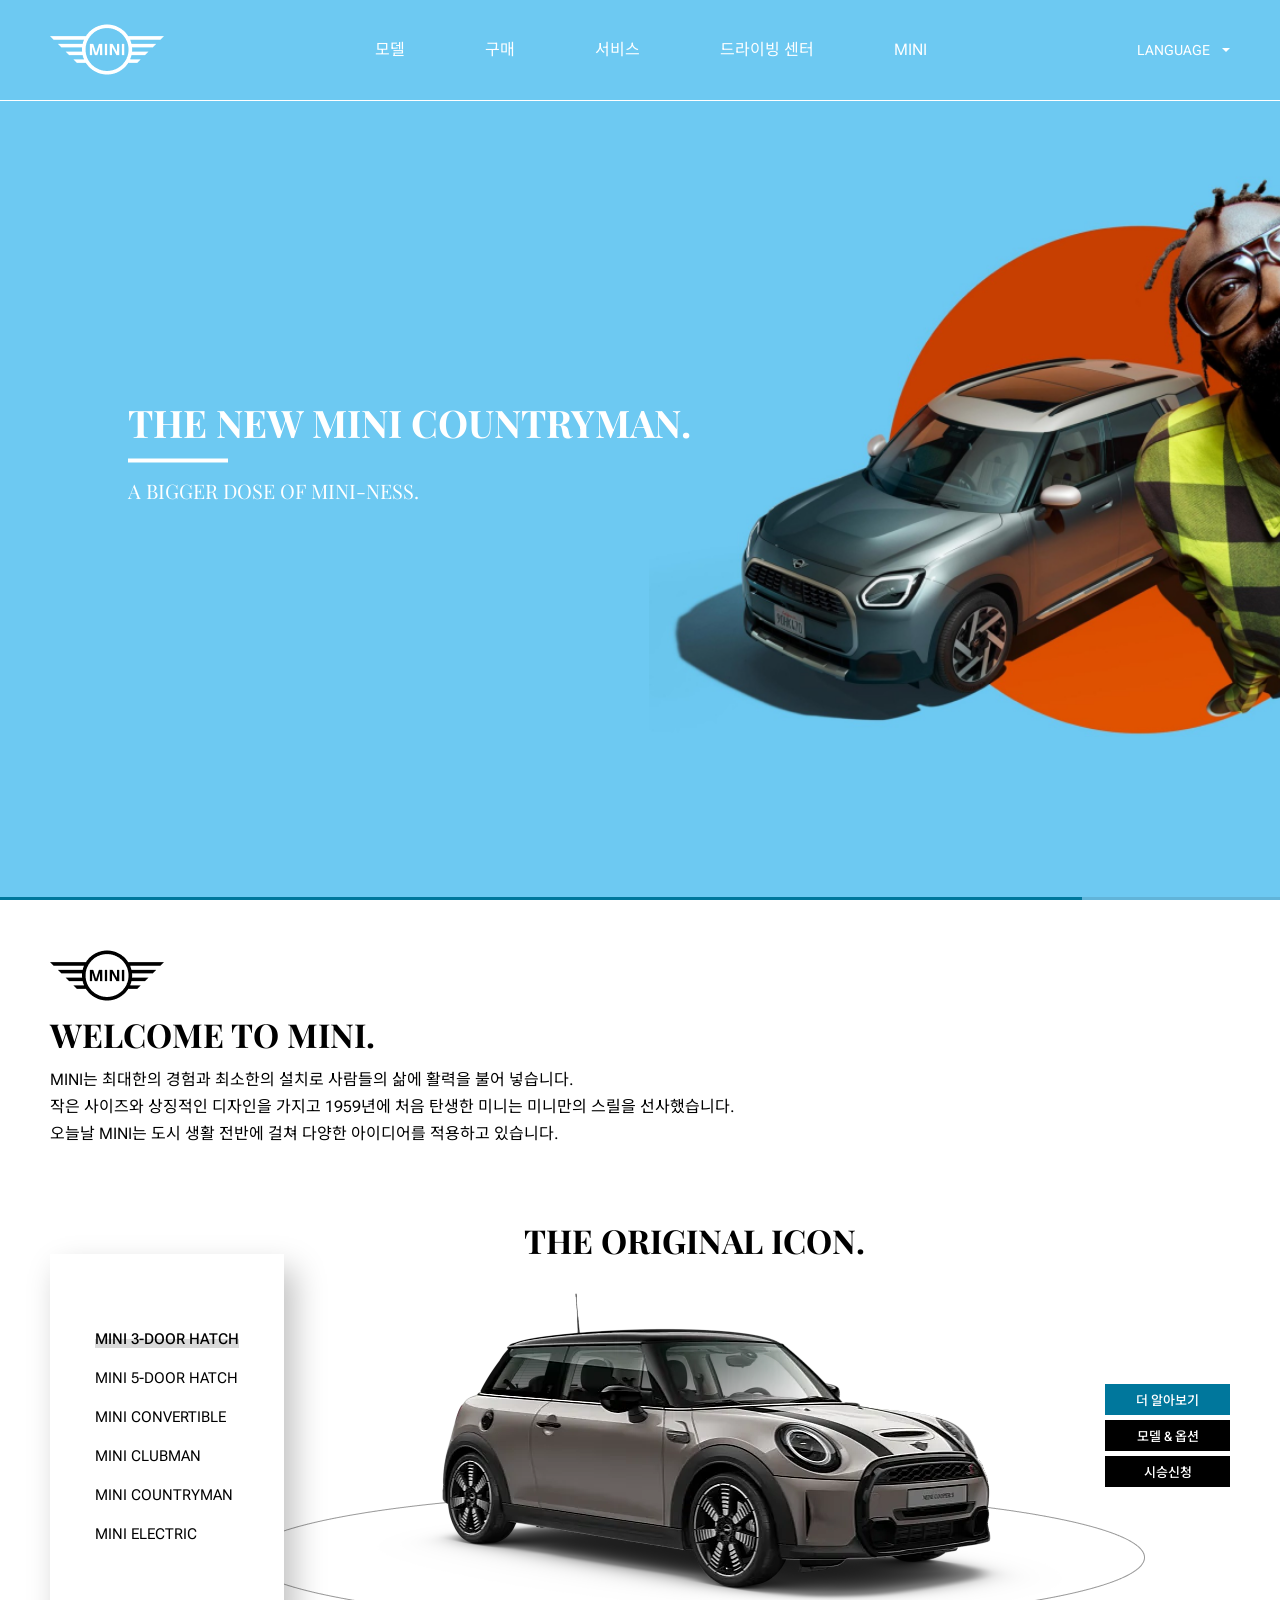
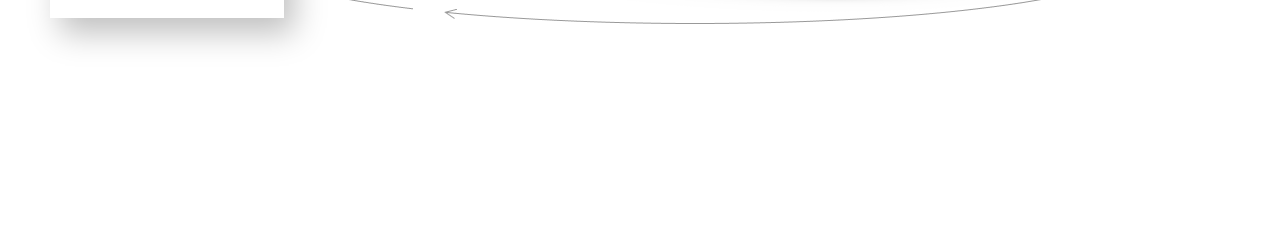
==== commit c1c494e0: "mini/4" ====
--- a/MINI.html
+++ b/MINI.html
@@ -366,7 +366,6 @@
                 <span>작은 사이즈와 상징적인 디자인을 가지고 1959년에 처음 탄생한 미니는 미니만의 스릴을 선사했습니다. </span>
                 <span>오늘날 MINI는 도시 생활 전반에 걸쳐 다양한 아이디어를 적용하고 있습니다.</span>        
             </div>
-
         </div>
         <div id="car_configurator">
             <nav class="car">
--- a/css/MINI.css
+++ b/css/MINI.css
@@ -23,6 +23,7 @@
 }
 body.fixed {
 	overflow-y: hidden;
+	position: fixed;
 }
 #main {
 	height: 100vh;
@@ -196,8 +197,107 @@
 }
 #mobile {
 	display: none;
-}
-/*나중에 하기*/
+	position: fixed;
+	right: 0;
+	top: 70px;
+	padding: 40px 20px;
+	width: 90vw;
+	height: 100vh;
+	background-color: #fff;
+	box-sizing: border-box;
+	word-break: keep-all;
+}
+#mobile > ul {
+	position: relative;
+	height: 300px;
+}
+#mobile > ul > li {
+	width: 40%;
+	padding: 0 10px;
+	border-bottom: 1px solid #eee;
+	box-sizing: border-box;
+}
+#mobile > ul > li > a {
+	line-height: 60px;
+	font-weight: 500;
+	padding: 10px 0;
+	position: relative;
+}
+#mobile > ul > li.on > a::after,
+#mobile > ul > li:hover > a::after {
+	position: absolute;
+	bottom: 0;
+	left: 0;
+	content: "";
+	width: 100%;
+	height: 2px;
+	background-color: #00779C;
+}
+#mobile > ul > li.on > a,
+#mobile > ul > li:hover > a {
+	color: #00779C;
+}
+#mobile > ul > li ul.twoDepth {
+	display: none;
+	position: absolute;
+	left: 40%;
+	top: 0;
+	width: 60%;
+	height: 100%;
+	padding-left: 20px;
+}
+#mobile > ul > li ul.twoDepth > li {
+	text-align: left;
+	background-color: #fff;
+	text-wrap: nowrap;
+}
+#mobile > ul > li ul.twoDepth > li > a {
+	line-height: 40px;
+	position: relative;
+	padding-right: 20px;
+}
+#mobile > ul > li ul.twoDepth > li.on > a,
+#mobile > ul > li ul.twoDepth > li:hover > a {
+	color: #00779C;
+}
+#mobile > ul > li ul.twoDepth > li.on > a::after,
+#mobile > ul > li ul.twoDepth > li:hover > a::after {
+	position: absolute;
+	content: "";
+	right: 0;
+	top: 50%;
+	transform: translateY(-50%);
+	width: 6px;
+	height: 10px;
+	background: url(../images/etc/arrow.png);
+	transition: 0.2s;
+} 
+#mobile > ul > li ul.twoDepth > li.on > a::after{
+	top: 20%;
+	transform: rotate(90deg);
+}
+#mobile > ul > li ul.twoDepth > li ul.threeDepth {
+	display: none;
+	word-break: keep-all;
+
+	margin-right: 10px;
+}
+#mobile > ul > li ul.twoDepth > li ul.threeDepth li {
+	background-color: #f6f6f6;
+	border-bottom: 1px solid #eaeaea;
+	padding-left: 10px;
+}
+#mobile > ul > li ul.twoDepth > li ul.threeDepth li:last-child {
+	border-bottom: none;
+}
+#mobile > ul > li ul.twoDepth > li ul.threeDepth li a {
+	line-height: 40px;
+	color: #444;
+	font-size: 0.9375em;
+}
+#mobile > ul > li ul.twoDepth > li ul.threeDepth li:hover a {
+	text-decoration: underline;
+}
 
 #main .top .top_inner .lang {
 	position: relative;	
@@ -221,7 +321,6 @@
 	padding: 10px 30px;
 	background-color: #f5f5f5;
 	color: #000;
-	/* border-bottom: 1px solid #999; */
 	font-size: 0.875em;
 }
 #main .top.active .top_inner .lang > a {
@@ -357,6 +456,10 @@
 	stroke-dasharray: 100;
 }
 @media only screen and (max-width:1180px) {
+
+	#main .top .top_inner {
+		height: 90px;
+	}
 	#main {
 		font-size: 0.9375em;
 	}
@@ -375,113 +478,19 @@
 	#main {
 		font-size: 0.875em;
 	}
+	#main .top .top_inner {
+		height: 70px;
+	}
 	#gnb {
 		display: none;
 	}
-	#mobile {
-		display: none;
-		position: fixed;
-		right: 0;
-		top: 100px;
-		padding: 40px 20px;
-		width: 90vw;
-		height: 100vh;
-		background-color: #fff;
-		box-sizing: border-box;
-		word-break: keep-all;
-	}
-	#mobile > ul {
-		position: relative;
-	}
-	#mobile > ul > li {
-		width: 40%;
-		padding: 0 10px;
-		border-bottom: 1px solid #eee;
-		box-sizing: border-box;
-	}
-	#mobile > ul > li > a {
-		line-height: 60px;
-		font-weight: 500;
-		padding: 10px 0;
-		position: relative;
-	}
-	#mobile > ul > li.on > a::after,
-	#mobile > ul > li:hover > a::after {
-		position: absolute;
-		bottom: 0;
-		left: 0;
-		content: "";
-		width: 100%;
-		height: 2px;
-		background-color: #00779C;
-	}
-	#mobile > ul > li.on > a,
-	#mobile > ul > li:hover > a {
-		color: #00779C;
-	}
-	#mobile > ul > li ul.twoDepth {
-		display: none;
-		position: absolute;
-		left: 40%;
-		top: 0;
-		width: 60%;
-		height: 100%;
-		padding-left: 20px;
-
-		/* background-color: #9995; */
-	}
-	#mobile > ul > li ul.twoDepth > li {
-		text-align: left;
-		background-color: #fff;
-		text-wrap: nowrap;
-	}
-	#mobile > ul > li ul.twoDepth > li > a {
-		line-height: 40px;
-		position: relative;
-		padding-right: 30px;
-	}
-	#mobile > ul > li ul.twoDepth > li.on > a,
-	#mobile > ul > li ul.twoDepth > li:hover > a {
-		color: #00779C;
-	}
-	#mobile > ul > li ul.twoDepth > li.on > a::after,
-	#mobile > ul > li ul.twoDepth > li:hover > a::after {
-		position: absolute;
-		content: "";
-		right: 0;
-		top: 50%;
-		transform: translateY(-50%);
-		width: 6px;
-		height: 10px;
-		background: url(../images/etc/arrow.png);
-		transition: 0.2s;
-	} 
-	#mobile > ul > li ul.twoDepth > li.on > a::after{
-		top: 20%;
-		transform: rotate(90deg);
-	}
-	#mobile > ul > li ul.twoDepth > li ul.threeDepth {
-		display: none;
-		word-break: keep-all;
-
-		margin-right: 10px;
-	}
-	#mobile > ul > li ul.twoDepth > li ul.threeDepth li {
-		background-color: #f6f6f6;
-		border-bottom: 1px solid #eaeaea;
-		padding-left: 10px;
-	}
-	#mobile > ul > li ul.twoDepth > li ul.threeDepth li:last-child {
-		border-bottom: none;
-	}
-	#mobile > ul > li ul.twoDepth > li ul.threeDepth li a {
-		line-height: 40px;
-		/* padding-left: 10px; */
-		color: #444;
-		font-size: 0.9375em;
-	}
-	#mobile > ul > li ul.twoDepth > li ul.threeDepth li:hover a {
-		text-decoration: underline;
+	#main .top .top_inner h1 a {
+		width: 90px;
+		height: 40px;
+		background: url(../images/etc/main_logo_m1.png);
+	}
+	#main .top.active .top_inner h1 a {
+		background: url(../images/etc/sub_logo_m1.png);
 	}
 	#main .top .top_inner .lang {
 		display: none;
@@ -517,15 +526,12 @@
 		font-size: 0.875em;
 	}
 	#main .top .top_inner h1 a {
-		display: block;
 		width: 80px;
 		height: 35px;
-		text-indent: -999px;
-		overflow: hidden;
-		background: url(../images/etc/main_logo_m.png);
+		background: url(../images/etc/main_logo_m2.png);
 	}
 	#main .top.active .top_inner h1 a {
-		background: url(../images/etc/sub_logo_m.png);
+		background: url(../images/etc/sub_logo_m2.png);
 	}
 	#main_slider .swiper-slide .desc h4 {
 		font-size: 1.375em;
@@ -904,5 +910,9 @@
 		background: url(../images/etc/electric_m_badge.png) no-repeat;
 		background-position: 80% 20%;
 	}
-
-}
+}
+@media only screen and (max-width:490px) {
+	#car_configurator .car_detail ul li::after {
+		display: none;
+	}
+}
